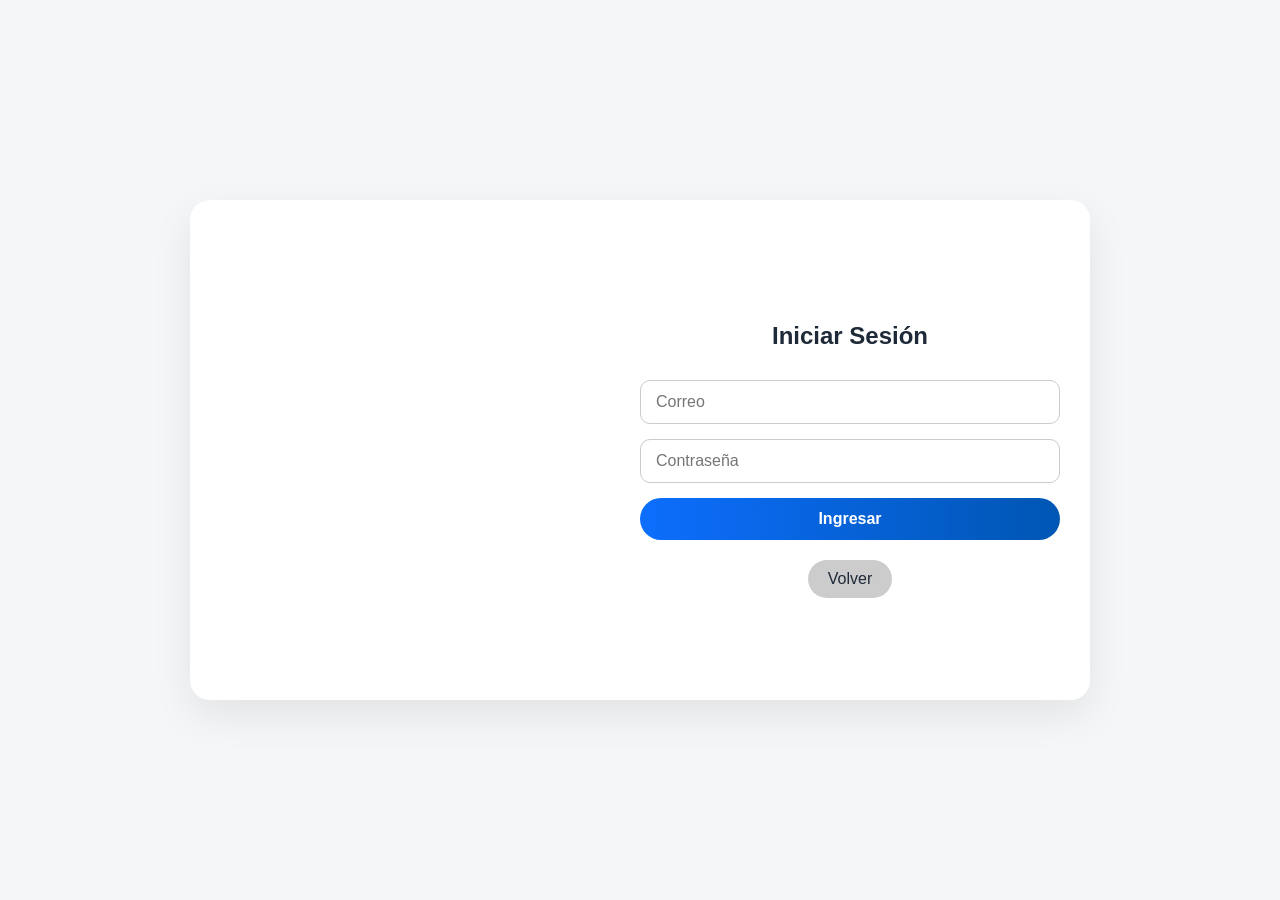
==== templates/login.html @ 31d8955c "creacion de modulo aspirante" ====
<!DOCTYPE html>
<html lang="es">
<head>
<meta charset="UTF-8">
<meta name="viewport" content="width=device-width, initial-scale=1.0">
<title>Login Aspirante</title>
<style>
/* General */
body {
    margin: 0;
    font-family: 'Segoe UI', Tahoma, Geneva, Verdana, sans-serif;
    background-color: #f4f6f8;
    display: flex;
    justify-content: center;
    align-items: center;
    height: 100vh;
}

/* Contenedor principal */
.login-wrapper {
    display: flex;
    max-width: 900px;
    width: 100%;
    height: 500px;
    border-radius: 20px;
    overflow: hidden;
    box-shadow: 0 15px 40px rgba(0,0,0,0.08);
    background: #fff;
}

/* Carrusel izquierdo */
.carousel {
    flex: 1;
    position: relative;
    overflow: hidden;
}

.carousel img {
    width: 100%;
    height: 100%;
    object-fit: cover;
    position: absolute;
    top: 0;
    left: 0;
    opacity: 0;
    animation: slide 12s infinite;
}

.carousel img:nth-child(1) { animation-delay: 0s; }
.carousel img:nth-child(2) { animation-delay: 4s; }
.carousel img:nth-child(3) { animation-delay: 8s; }

@keyframes slide {
    0% { opacity: 0; }
    8% { opacity: 1; }
    33% { opacity: 1; }
    41% { opacity: 0; }
    100% { opacity: 0; }
}

/* Formulario derecho */
.login-card {
    flex: 1;
    padding: 40px 30px;
    display: flex;
    flex-direction: column;
    justify-content: center;
    align-items: center;
    background: #fff;
}

.login-card h2 {
    margin-bottom: 30px;
    color: #1f2a38;
    font-weight: 700;
}

.login-card form {
    width: 100%;
    display: flex;
    flex-direction: column;
    gap: 15px;
}

.login-card input {
    padding: 12px 15px;
    border-radius: 10px;
    border: 1px solid #ccc;
    font-size: 1rem;
    transition: all 0.3s ease;
}

.login-card input:focus {
    border-color: #0d6efd;
    box-shadow: 0 0 8px rgba(13,110,253,0.2);
    outline: none;
}

.login-card button {
    padding: 12px;
    border-radius: 50px;
    border: none;
    background: linear-gradient(90deg, #0d6efd, #0056b3);
    color: #fff;
    font-weight: 600;
    font-size: 1rem;
    cursor: pointer;
    transition: all 0.3s ease;
}

.login-card button:hover {
    transform: scale(1.03);
    background: linear-gradient(90deg, #0056b3, #0d6efd);
}

/* Botón volver */
.back-button {
    margin-top: 20px;
    background: #ccc;
    color: #1f2a38;
}

.back-button:hover {
    background: #999;
    transform: scale(1.03);
}

/* Responsive */
@media (max-width: 768px){
    .login-wrapper {
        flex-direction: column;
        height: auto;
        max-width: 400px;
    }
    .carousel {
        height: 200px;
    }
}
</style>
</head>
<body>
<div class="login-wrapper">
    <!-- Carrusel -->
    <div class="carousel">
        <img src="https://picsum.photos/id/1015/500/500" alt="Imagen 1">
        <img src="https://picsum.photos/id/1016/500/500" alt="Imagen 2">
        <img src="https://picsum.photos/id/1018/500/500" alt="Imagen 3">
    </div>

    <!-- Card login -->
    <div class="login-card">
        <h2>Iniciar Sesión</h2>
        <form method="POST">
            <input type="email" name="correo" placeholder="Correo" required>
            <input type="password" name="password" placeholder="Contraseña" required>
            <button type="submit">Ingresar</button>
        </form>
        <a href="/" class="back-button button" style="text-decoration:none; display:inline-block; padding:10px 20px; border-radius:50px; text-align:center;">Volver</a>
    </div>
</div>
</body>
</html>
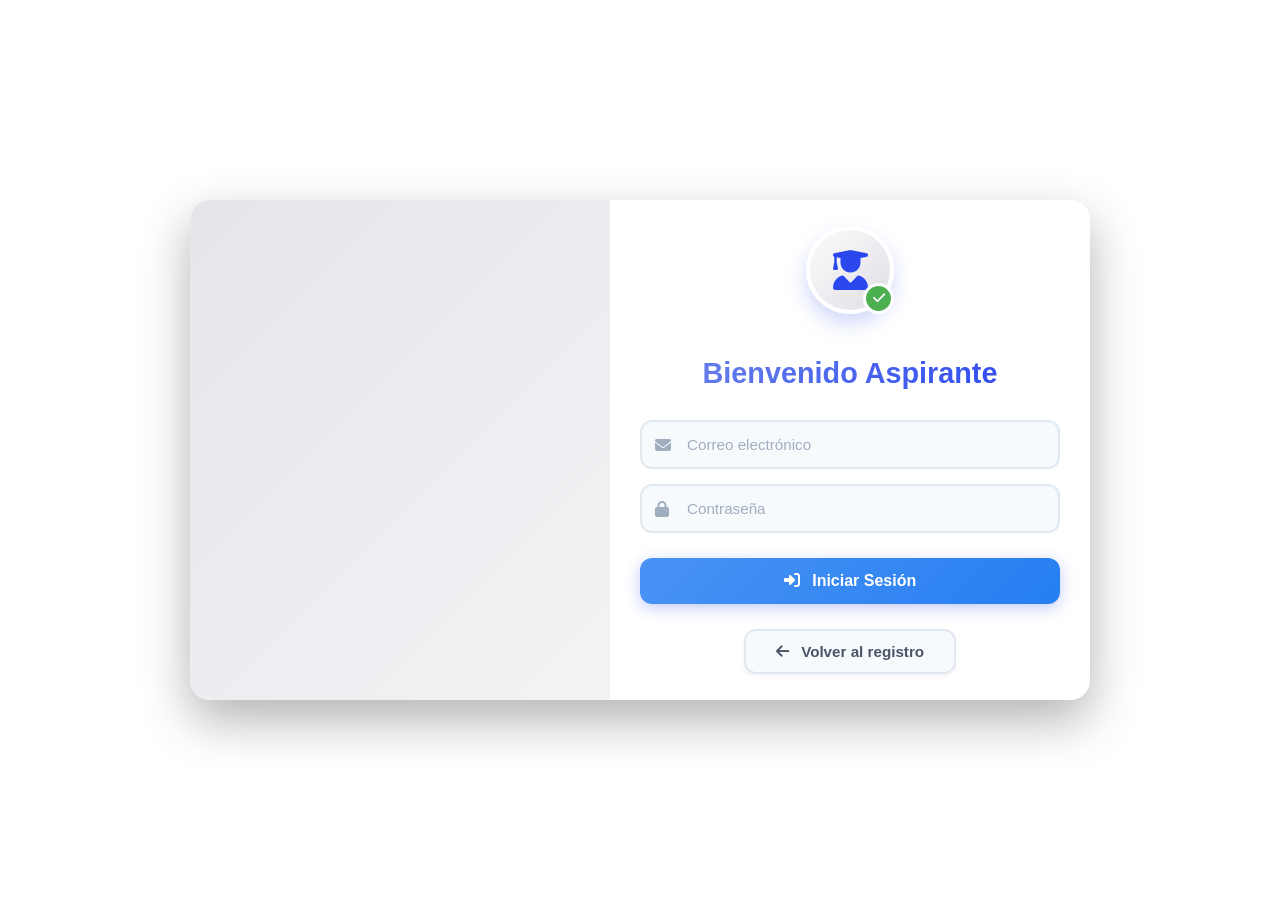
==== commit 9efcd695: "Actualización de Flask, vistas, PDFs y estilos; limpieza de imágenes" ====
--- a/templates/login.html
+++ b/templates/login.html
@@ -4,12 +4,13 @@
 <meta charset="UTF-8">
 <meta name="viewport" content="width=device-width, initial-scale=1.0">
 <title>Login Aspirante</title>
+<link rel="stylesheet" href="https://cdnjs.cloudflare.com/ajax/libs/font-awesome/6.4.0/css/all.min.css">
 <style>
 /* General */
 body {
     margin: 0;
     font-family: 'Segoe UI', Tahoma, Geneva, Verdana, sans-serif;
-    background-color: #f4f6f8;
+    background: linear-gradient(135deg, #ffffff 0%, #ffffff 100%);
     display: flex;
     justify-content: center;
     align-items: center;
@@ -24,7 +25,7 @@
     height: 500px;
     border-radius: 20px;
     overflow: hidden;
-    box-shadow: 0 15px 40px rgba(0,0,0,0.08);
+    box-shadow: 0 20px 50px rgba(0,0,0,0.3);
     background: #fff;
 }
 
@@ -33,6 +34,7 @@
     flex: 1;
     position: relative;
     overflow: hidden;
+    background: linear-gradient(135deg, #e5e6eb 0%, #f3f3f5 100%);
 }
 
 .carousel img {
@@ -43,19 +45,26 @@
     top: 0;
     left: 0;
     opacity: 0;
-    animation: slide 12s infinite;
-}
-
-.carousel img:nth-child(1) { animation-delay: 0s; }
-.carousel img:nth-child(2) { animation-delay: 4s; }
-.carousel img:nth-child(3) { animation-delay: 8s; }
+    animation: slide 15s infinite;
+    border-radius: 0;
+}
+
+.carousel img:nth-child(1) { 
+    animation-delay: 0s; 
+}
+.carousel img:nth-child(2) { 
+    animation-delay: 5s; 
+}
+.carousel img:nth-child(3) { 
+    animation-delay: 10s; 
+}
 
 @keyframes slide {
-    0% { opacity: 0; }
-    8% { opacity: 1; }
-    33% { opacity: 1; }
-    41% { opacity: 0; }
-    100% { opacity: 0; }
+    0% { opacity: 0; transform: scale(1.1); }
+    5% { opacity: 1; transform: scale(1); }
+    33% { opacity: 1; transform: scale(1); }
+    38% { opacity: 0; transform: scale(0.95); }
+    100% { opacity: 0; transform: scale(1.1); }
 }
 
 /* Formulario derecho */
@@ -67,12 +76,57 @@
     justify-content: center;
     align-items: center;
     background: #fff;
+    position: relative;
+}
+
+/* Avatar */
+.avatar-container {
+    margin-bottom: 20px;
+    position: relative;
+}
+
+.avatar-circle {
+    width: 80px;
+    height: 80px;
+    background: linear-gradient(135deg, #fbfbfc, #e1dee4);
+    border-radius: 50%;
+    display: flex;
+    align-items: center;
+    justify-content: center;
+    border: 4px solid #fff;
+    box-shadow: 0 10px 20px rgba(102, 126, 234, 0.3);
+}
+
+.avatar-circle i {
+    font-size: 40px;
+    color: rgb(43, 72, 238);
+}
+
+.avatar-badge {
+    position: absolute;
+    bottom: 0;
+    right: 0;
+    background: #4CAF50;
+    color: white;
+    border-radius: 50%;
+    width: 25px;
+    height: 25px;
+    display: flex;
+    align-items: center;
+    justify-content: center;
+    font-size: 14px;
+    border: 3px solid white;
 }
 
 .login-card h2 {
     margin-bottom: 30px;
-    color: #1f2a38;
+    color: #2d3748;
     font-weight: 700;
+    font-size: 1.8rem;
+    background: linear-gradient(135deg, #667eea, #314df1);
+    -webkit-background-clip: text;
+    -webkit-text-fill-color: transparent;
+    background-clip: text;
 }
 
 .login-card form {
@@ -82,47 +136,114 @@
     gap: 15px;
 }
 
+.input-group {
+    position: relative;
+    width: 100%;
+}
+
+.input-icon {
+    position: absolute;
+    left: 15px;
+    top: 50%;
+    transform: translateY(-50%);
+    color: #a0aec0;
+    font-size: 1rem;
+    transition: all 0.3s ease;
+    z-index: 1;
+}
+
 .login-card input {
-    padding: 12px 15px;
-    border-radius: 10px;
-    border: 1px solid #ccc;
-    font-size: 1rem;
-    transition: all 0.3s ease;
+    width: 100%;
+    padding: 14px 15px 14px 45px;
+    border-radius: 12px;
+    border: 2px solid #e2e8f0;
+    font-size: 0.95rem;
+    transition: all 0.3s ease;
+    background: #f7fafc;
+    box-sizing: border-box;
 }
 
 .login-card input:focus {
-    border-color: #0d6efd;
-    box-shadow: 0 0 8px rgba(13,110,253,0.2);
+    border-color: #667eea;
+    box-shadow: 0 0 0 4px rgba(102, 126, 234, 0.1);
     outline: none;
+    background: #fff;
+}
+
+.login-card input:focus + .input-icon {
+    color: #667eea;
+}
+
+.login-card input::placeholder {
+    color: #a0aec0;
+    font-size: 0.95rem;
 }
 
 .login-card button {
-    padding: 12px;
-    border-radius: 50px;
+    padding: 14px;
+    border-radius: 12px;
     border: none;
-    background: linear-gradient(90deg, #0d6efd, #0056b3);
+    background: linear-gradient(135deg, #4993f5, #267ef1);
     color: #fff;
     font-weight: 600;
     font-size: 1rem;
     cursor: pointer;
     transition: all 0.3s ease;
+    margin-top: 10px;
+    box-shadow: 0 4px 15px rgba(102, 126, 234, 0.4);
 }
 
 .login-card button:hover {
-    transform: scale(1.03);
-    background: linear-gradient(90deg, #0056b3, #0d6efd);
+    transform: translateY(-2px);
+    box-shadow: 0 8px 25px rgba(102, 126, 234, 0.5);
+}
+
+.login-card button i {
+    margin-right: 8px;
 }
 
 /* Botón volver */
 .back-button {
+    margin-top: 25px;
+    background: #f7fafc;
+    color: #4a5568;
+    border: 2px solid #e2e8f0 !important;
+    padding: 12px 30px !important;
+    border-radius: 12px !important;
+    font-weight: 600;
+    font-size: 0.95rem;
+    transition: all 0.3s ease;
+    box-shadow: 0 2px 5px rgba(0,0,0,0.05);
+}
+
+.back-button:hover {
+    background: #edf2f7;
+    color: #2d3748;
+    transform: translateY(-2px);
+    box-shadow: 0 4px 10px rgba(0,0,0,0.1);
+}
+
+.back-button i {
+    margin-right: 8px;
+}
+
+/* Links adicionales */
+.login-footer {
     margin-top: 20px;
-    background: #ccc;
-    color: #1f2a38;
-}
-
-.back-button:hover {
-    background: #999;
-    transform: scale(1.03);
+    text-align: center;
+    width: 100%;
+}
+
+.login-footer a {
+    color: #718096;
+    text-decoration: none;
+    font-size: 0.9rem;
+    transition: all 0.3s ease;
+}
+
+.login-footer a:hover {
+    color: #667eea;
+    text-decoration: underline;
 }
 
 /* Responsive */
@@ -131,31 +252,60 @@
         flex-direction: column;
         height: auto;
         max-width: 400px;
+        margin: 20px;
     }
     .carousel {
         height: 200px;
     }
+    .login-card {
+        padding: 30px 20px;
+    }
 }
 </style>
 </head>
 <body>
 <div class="login-wrapper">
-    <!-- Carrusel -->
+    <!-- Carrusel con imágenes de estudiantes -->
     <div class="carousel">
-        <img src="https://picsum.photos/id/1015/500/500" alt="Imagen 1">
-        <img src="https://picsum.photos/id/1016/500/500" alt="Imagen 2">
-        <img src="https://picsum.photos/id/1018/500/500" alt="Imagen 3">
+        <img src="https://images.unsplash.com/photo-1524178232363-1fb2b075b655?ixlib=rb-4.0.3&auto=format&fit=crop&w=500&q=80" alt="Estudiantes en clase">
+        <img src="https://images.unsplash.com/photo-1541339907198-e08756dedf3f?ixlib=rb-4.0.3&auto=format&fit=crop&w=500&q=80" alt="Campus universitario">
+         <img src="https://images.unsplash.com/photo-1524178232363-1fb2b075b655?ixlib=rb-4.0.3&auto=format&fit=crop&w=500&q=80" alt="Estudiantes en clase">
     </div>
 
     <!-- Card login -->
     <div class="login-card">
-        <h2>Iniciar Sesión</h2>
+        <!-- Avatar -->
+        <div class="avatar-container">
+            <div class="avatar-circle">
+                <i class="fa-solid fa-user-graduate"></i>
+            </div>
+            <div class="avatar-badge">
+                <i class="fa-solid fa-check"></i>
+            </div>
+        </div>
+
+        <h2>Bienvenido Aspirante</h2>
+        
         <form method="POST">
-            <input type="email" name="correo" placeholder="Correo" required>
-            <input type="password" name="password" placeholder="Contraseña" required>
-            <button type="submit">Ingresar</button>
+            <div class="input-group">
+                <i class="fa-solid fa-envelope input-icon"></i>
+                <input type="email" name="correo" placeholder="Correo electrónico" required>
+            </div>
+            
+            <div class="input-group">
+                <i class="fa-solid fa-lock input-icon"></i>
+                <input type="password" name="password" placeholder="Contraseña" required>
+            </div>
+            
+            <button type="submit">
+                <i class="fa-solid fa-right-to-bracket"></i> 
+                Iniciar Sesión
+            </button>
         </form>
-        <a href="/" class="back-button button" style="text-decoration:none; display:inline-block; padding:10px 20px; border-radius:50px; text-align:center;">Volver</a>
+
+        <a href="/" class="back-button" style="text-decoration:none; display:inline-block; padding:10px 20px; border-radius:50px; text-align:center;">
+            <i class="fa-solid fa-arrow-left"></i> Volver al registro
+        </a>
     </div>
 </div>
 </body>
